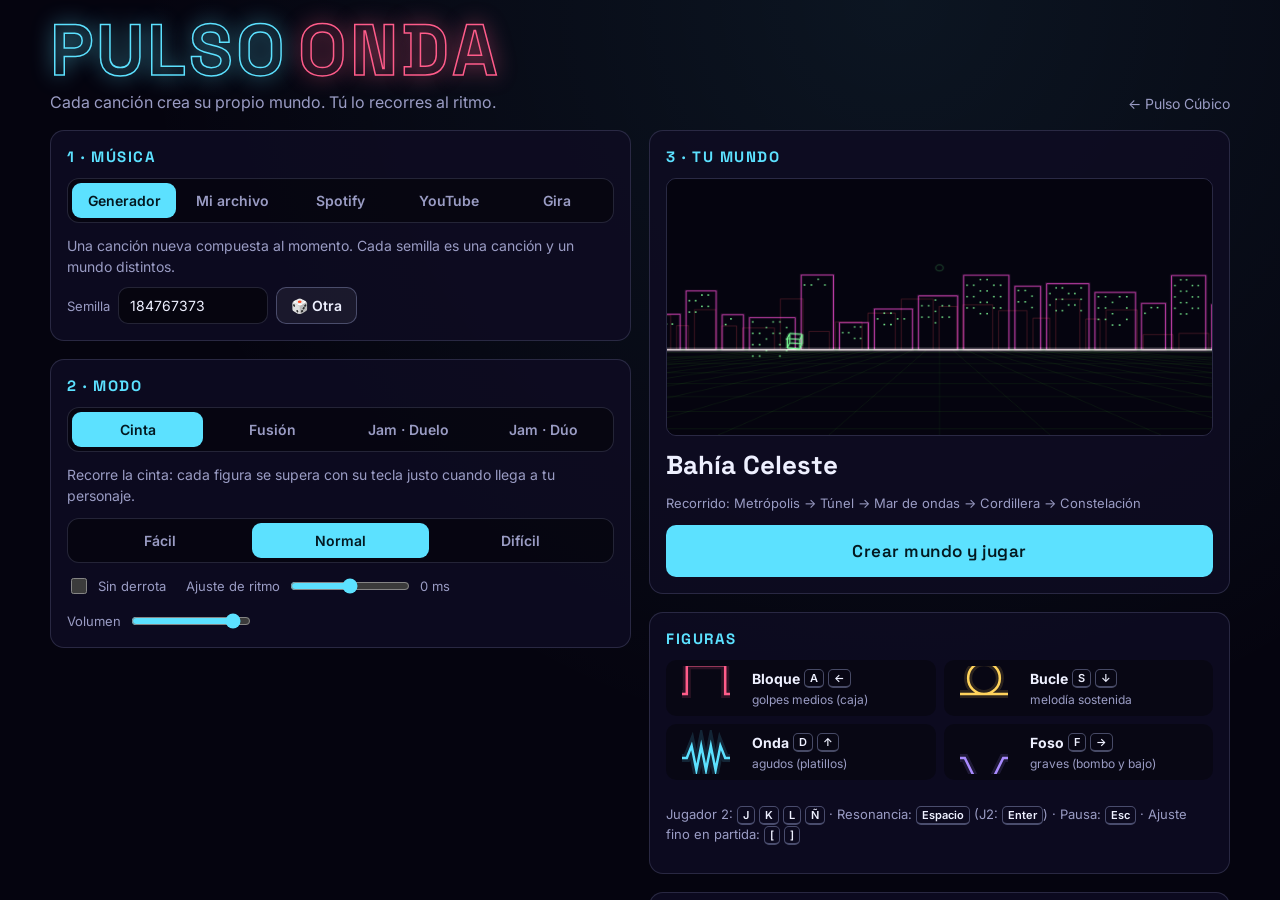
==== aplicaciones/onda/index.html @ c3990964 "Añade Pulso Onda: juego de ritmo vectorial donde cada canción crea su mundo - Mapas generados por la" ====
<!doctype html>
<html lang="es">
<head>
  <meta charset="utf-8">
  <meta name="viewport" content="width=device-width, initial-scale=1, viewport-fit=cover">
  <meta name="theme-color" content="#05040f">
  <title>Pulso Onda</title>
  <link rel="preconnect" href="https://fonts.googleapis.com">
  <link rel="preconnect" href="https://fonts.gstatic.com" crossorigin>
  <link rel="stylesheet" href="https://fonts.googleapis.com/css2?family=Inter:wght@400;600&family=Space+Grotesk:wght@500;700&display=swap">
  <link rel="stylesheet" href="style.css">
</head>
<body>
  <div id="stage">
    <canvas id="game" aria-label="Pulso Onda"></canvas>

    <!-- ===== Estudio ===== -->
    <section id="studio" class="overlay">
      <div class="studio">
        <header class="studio-head">
          <div>
            <h1 class="logo">PULSO<span>ONDA</span></h1>
            <p class="tagline">Cada canción crea su propio mundo. Tú lo recorres al ritmo.</p>
          </div>
          <a class="back" id="back-link" href="../../index.html">← Pulso Cúbico</a>
        </header>

        <div class="grid">
          <div class="col">
            <div class="block">
              <h2>1 · Música</h2>
              <div class="seg five" role="group" aria-label="Origen de la música">
                <button data-src="synth">Generador</button>
                <button data-src="file">Mi archivo</button>
                <button data-src="spotify">Spotify</button>
                <button data-src="youtube">YouTube</button>
                <button data-src="gira">Gira</button>
              </div>

              <div id="opt-synth" class="opt">
                <p class="hint">Una canción nueva compuesta al momento. Cada semilla es una canción y un mundo distintos.</p>
                <div class="row">
                  <label for="seed-input" class="lbl">Semilla</label>
                  <input id="seed-input" type="number" class="input" min="1">
                  <button id="btn-dice" class="btn">🎲 Otra</button>
                </div>
              </div>

              <div id="opt-file" class="opt hidden">
                <p class="hint">Analizo tu canción aquí mismo: tempo, golpes de graves, medios y agudos. El mapa sigue la música de verdad.</p>
                <div class="row">
                  <label class="btn" for="audio-file">Elegir audio…</label>
                  <input id="audio-file" type="file" class="file-input" accept="audio/*,.mp3,.ogg,.wav,.m4a,.aac,.flac,.opus">
                  <span id="file-name" class="muted"></span>
                </div>
              </div>

              <div id="opt-link" class="opt hidden">
                <div class="row">
                  <input id="link-url" type="url" class="input grow" autocomplete="off" placeholder="https://open.spotify.com/track/…">
                </div>
                <div class="row">
                  <label for="bpm-input" class="lbl">Tempo (BPM)</label>
                  <input id="bpm-input" type="number" class="input small" min="50" max="220" placeholder="auto">
                  <button id="btn-tap" class="btn">Toca el ritmo (T)</button>
                </div>
                <div id="tap-status" class="muted small-text">Pon la canción en el reproductor y toca al compás 8 veces.</div>
              </div>

              <div id="opt-gira" class="opt hidden">
                <p class="hint">Pega varios enlaces de Spotify o YouTube (uno por línea). Cada canción es un mundo nuevo.</p>
                <textarea id="gira-list" class="input area" rows="4" placeholder="https://open.spotify.com/track/…&#10;https://youtu.be/…"></textarea>
              </div>
              <div id="embed-note" class="note hidden"></div>
            </div>

            <div class="block">
              <h2>2 · Modo</h2>
              <div class="seg four" role="group" aria-label="Modo de juego">
                <button data-mode="cinta">Cinta</button>
                <button data-mode="fusion">Fusión</button>
                <button data-mode="duelo">Jam · Duelo</button>
                <button data-mode="duo">Jam · Dúo</button>
              </div>
              <p id="mode-help" class="hint"></p>
              <div class="seg three" role="group" aria-label="Dificultad">
                <button data-diff="facil">Fácil</button>
                <button data-diff="normal">Normal</button>
                <button data-diff="dificil">Difícil</button>
              </div>
              <div class="row options">
                <label class="check"><input id="relax" type="checkbox"> Sin derrota</label>
                <label class="range" for="latency">Ajuste de ritmo <input id="latency" type="range" min="-150" max="150" step="5"> <span id="latency-val"></span></label>
                <label class="range" for="volume">Volumen <input id="volume" type="range" min="0" max="1" step="0.05"></label>
              </div>
            </div>
          </div>

          <div class="col">
            <div class="block world">
              <h2>3 · Tu mundo</h2>
              <canvas id="preview" width="640" height="300"></canvas>
              <div class="world-name" id="world-name"></div>
              <div class="muted small-text" id="world-route"></div>
              <button id="btn-start" class="btn primary big">Crear mundo y jugar</button>
              <div id="studio-status" class="status" role="status"></div>
            </div>

            <div class="block">
              <h2>Figuras</h2>
              <div id="legend" class="legend"></div>
              <p class="muted small-text">Jugador 2: <kbd>J</kbd> <kbd>K</kbd> <kbd>L</kbd> <kbd>Ñ</kbd> · Resonancia: <kbd>Espacio</kbd> (J2: <kbd>Enter</kbd>) · Pausa: <kbd>Esc</kbd> · Ajuste fino en partida: <kbd>[</kbd> <kbd>]</kbd></p>
            </div>

            <div class="block">
              <h2>Código de Jam</h2>
              <p class="hint">Comparte el código con un amigo: con la misma canción obtendrá exactamente el mismo mundo y mapa, y podréis comparar puntos.</p>
              <div class="row">
                <input id="code-out" class="input grow mono" readonly aria-label="Tu código">
                <button id="btn-code-copy" class="btn">Copiar</button>
              </div>
              <div class="row">
                <input id="code-in" class="input grow mono" placeholder="Pega aquí un código ONDA-…" aria-label="Código de un amigo">
                <button id="btn-code-load" class="btn">Cargar</button>
              </div>
            </div>
          </div>
        </div>
      </div>
    </section>

    <!-- ===== Pausa ===== -->
    <section id="pause" class="overlay dim hidden">
      <div class="dialog">
        <h2>Pausa</h2>
        <button id="btn-resume" class="btn primary">Continuar</button>
        <button id="btn-quit" class="btn">Volver al estudio</button>
      </div>
    </section>

    <!-- ===== Resultados ===== -->
    <section id="results" class="overlay dim hidden">
      <div class="dialog wide">
        <h2 id="res-title"></h2>
        <div id="res-world" class="muted"></div>
        <canvas id="res-sky" width="640" height="200" aria-label="Constelación creada con tus aciertos"></canvas>
        <p class="muted small-text">Tu constelación: cada acierto perfecto dejó una estrella.</p>
        <div id="res-players" class="res-players"></div>
        <div class="row">
          <input id="res-code" class="input grow mono" readonly aria-label="Código de Jam">
          <button id="btn-copy-res" class="btn">Copiar código</button>
        </div>
        <div class="row buttons">
          <button id="btn-next-song" class="btn primary hidden">Siguiente canción</button>
          <button id="btn-retry" class="btn primary">Otra vez</button>
          <button id="btn-studio" class="btn">Estudio</button>
        </div>
      </div>
    </section>

    <button id="btn-pause" class="round" aria-label="Pausa">❚❚</button>
    <div id="touch-pad" class="hidden"></div>

    <div id="embed-box" class="hidden">
      <div class="embed-title">Reproductor</div>
      <div class="embed-slot"></div>
    </div>
  </div>

  <script src="js/util.js"></script>
  <script src="js/synth.js"></script>
  <script src="js/analysis.js"></script>
  <script src="js/chart.js"></script>
  <script src="js/sources.js"></script>
  <script src="js/render.js"></script>
  <script src="js/game.js"></script>
</body>
</html>
---- aplicaciones/onda/style.css ----
/* Pulso Onda — oscuro a propósito: líneas de luz sobre negro. */
:root {
  --bg: #05040f;
  --panel: rgba(14, 12, 34, 0.86);
  --line: rgba(190, 200, 255, 0.16);
  --text: #eef0ff;
  --muted: #9a9cc4;
  --accent: #5ce1ff;
  --accent2: #ff5c8a;
  --gold: #ffd35c;
  --ok: #7dffb2;
  --err: #ff6b85;
  --display: "Space Grotesk", system-ui, sans-serif;
  --body: "Inter", system-ui, -apple-system, "Segoe UI", sans-serif;
  color-scheme: dark;
}

* { box-sizing: border-box; }
html, body { margin: 0; height: 100%; background: var(--bg); color: var(--text); font-family: var(--body); overflow: hidden; }
body { -webkit-tap-highlight-color: transparent; }
.hidden { display: none !important; }

#stage { position: fixed; inset: 0; display: flex; align-items: center; justify-content: center; }
#game {
  width: min(100vw, calc(100vh * 16 / 9));
  height: min(100vh, calc(100vw * 9 / 16));
  display: block;
  touch-action: none;
}

.overlay {
  position: absolute; inset: 0; overflow-y: auto;
  padding-block: max(16px, env(safe-area-inset-top, 0px)) max(16px, env(safe-area-inset-bottom, 0px));
  padding-left: max(16px, env(safe-area-inset-left, 0px));
  padding-right: max(16px, env(safe-area-inset-right, 0px));
  display: flex; align-items: flex-start; justify-content: center;
}
#studio { background: radial-gradient(ellipse at 70% 0%, rgba(92, 225, 255, 0.08), transparent 60%), var(--bg); }
.overlay.dim { background: rgba(5, 4, 15, 0.72); backdrop-filter: blur(3px); align-items: center; }

.studio { width: 100%; max-width: 1180px; display: flex; flex-direction: column; gap: 18px; margin: auto; }
.studio-head { display: flex; justify-content: space-between; align-items: flex-end; gap: 16px; flex-wrap: wrap; }
.logo {
  margin: 0; font-family: var(--display); font-weight: 700; font-size: clamp(40px, 7vw, 72px);
  letter-spacing: 0.04em; line-height: 0.95; color: transparent;
  -webkit-text-stroke: 1.5px var(--accent);
  text-shadow: 0 0 22px rgba(92, 225, 255, 0.45);
}
.logo span { -webkit-text-stroke-color: var(--accent2); text-shadow: 0 0 22px rgba(255, 92, 138, 0.45); margin-left: 0.15em; }
.tagline { margin: 8px 0 0; color: var(--muted); }
.back { color: var(--muted); text-decoration: none; font-size: 14px; }
.back:hover { color: var(--text); }

.grid { display: grid; grid-template-columns: repeat(auto-fit, minmax(min(100%, 420px), 1fr)); gap: 18px; }
.col { display: flex; flex-direction: column; gap: 18px; min-width: 0; }
.block {
  background: var(--panel); border: 1px solid var(--line); border-radius: 14px;
  padding: 16px; display: flex; flex-direction: column; gap: 12px; min-width: 0;
}
.block h2 { margin: 0; font-family: var(--display); font-size: 15px; font-weight: 700; letter-spacing: 0.1em; text-transform: uppercase; color: var(--accent); }
.hint { margin: 0; color: var(--muted); font-size: 14px; line-height: 1.5; }
.muted { color: var(--muted); }
.small-text { font-size: 13px; line-height: 1.5; }
.opt { display: flex; flex-direction: column; gap: 10px; }
.row { display: flex; gap: 8px; align-items: center; flex-wrap: wrap; }
.row.options { gap: 14px 20px; }
.grow { flex: 1; min-width: 0; }
.lbl { font-size: 13px; color: var(--muted); }

.seg { display: grid; gap: 4px; padding: 4px; border-radius: 12px; background: rgba(0, 0, 0, 0.45); border: 1px solid var(--line); }
.seg.five { grid-template-columns: repeat(5, 1fr); }
.seg.four { grid-template-columns: repeat(4, 1fr); }
.seg.three { grid-template-columns: repeat(3, 1fr); }
@media (max-width: 560px) { .seg.five { grid-template-columns: repeat(3, 1fr); } .seg.four { grid-template-columns: repeat(2, 1fr); } }
.seg button {
  appearance: none; border: 0; background: transparent; color: var(--muted); font: 600 14px var(--body);
  padding: 9px 6px; border-radius: 9px; cursor: pointer;
}
.seg button:hover { color: var(--text); }
.seg button[aria-pressed="true"] { background: var(--accent); color: #031820; }

.btn {
  appearance: none; border: 1px solid rgba(190, 200, 255, 0.3); background: rgba(255, 255, 255, 0.06);
  color: var(--text); font: 600 14px var(--body); padding: 9px 14px; border-radius: 10px; cursor: pointer;
  display: inline-flex; align-items: center; justify-content: center; gap: 6px;
}
.btn:hover { background: rgba(255, 255, 255, 0.12); }
.btn:disabled { opacity: 0.5; cursor: progress; }
.btn.primary { background: var(--accent); color: #031820; border-color: transparent; }
.btn.primary:hover { filter: brightness(1.1); }
.btn.big { padding: 14px; font-size: 17px; font-family: var(--display); letter-spacing: 0.03em; }
:is(.btn, .seg button, .input, .round, .pad-btn):focus-visible { outline: 3px solid var(--gold); outline-offset: 2px; }

.input {
  font: 14px var(--body); color: var(--text); background: rgba(0, 0, 0, 0.5);
  border: 1px solid var(--line); border-radius: 10px; padding: 9px 11px; min-width: 0;
}
.input.small { width: 90px; }
.input.area { width: 100%; resize: vertical; }
.input.mono { font-family: ui-monospace, "SF Mono", Menlo, monospace; font-size: 12px; }
#seed-input { width: 150px; }
.file-input { position: absolute; width: 1px; height: 1px; opacity: 0; }
.check, .range { display: flex; align-items: center; gap: 8px; font-size: 13px; color: var(--muted); }
.range input { width: 120px; accent-color: var(--accent); }
.check input { accent-color: var(--accent); width: 16px; height: 16px; }
.note { font-size: 13px; line-height: 1.5; color: var(--gold); background: rgba(255, 211, 92, 0.08); border: 1px solid rgba(255, 211, 92, 0.25); border-radius: 10px; padding: 10px 12px; }

.world canvas#preview { width: 100%; height: auto; border-radius: 10px; border: 1px solid var(--line); display: block; }
.world-name { font-family: var(--display); font-size: 26px; font-weight: 700; text-wrap: balance; }
.status { font-size: 14px; color: var(--muted); min-height: 1.2em; }
.status:empty { display: none; }
.status.error { color: var(--err); }
.status.ok { color: var(--ok); }

.legend { display: grid; grid-template-columns: repeat(auto-fit, minmax(200px, 1fr)); gap: 8px; }
.legend-item { display: flex; gap: 10px; align-items: center; background: rgba(0, 0, 0, 0.35); border-radius: 10px; padding: 6px 10px 6px 4px; }
.legend-item div { display: flex; flex-wrap: wrap; gap: 4px; align-items: center; font-size: 14px; }
.legend-item span { flex-basis: 100%; font-size: 12px; color: var(--muted); }
kbd { font: 600 11px var(--body); border: 1px solid rgba(190, 200, 255, 0.35); border-bottom-width: 2px; border-radius: 5px; padding: 1px 5px; color: var(--text); }

.dialog {
  background: var(--panel); border: 1px solid var(--line); border-radius: 18px; padding: 22px;
  width: min(360px, 100%); display: flex; flex-direction: column; gap: 12px; margin: auto;
}
.dialog.wide { width: min(760px, 100%); }
.dialog h2 { margin: 0; font-family: var(--display); font-size: 30px; text-wrap: balance; }
#res-sky { width: 100%; height: auto; border-radius: 12px; border: 1px solid var(--line); }
.res-players { display: grid; grid-template-columns: repeat(auto-fit, minmax(240px, 1fr)); gap: 12px; }
.res-player { background: rgba(0, 0, 0, 0.35); border-radius: 12px; padding: 14px; display: flex; flex-direction: column; gap: 6px; }
.res-who { font-size: 12px; letter-spacing: 0.1em; text-transform: uppercase; color: var(--muted); }
.res-grade { font-family: var(--display); font-size: 56px; font-weight: 700; line-height: 1; }
.grade-S { color: var(--gold); } .grade-A { color: var(--ok); } .grade-B { color: var(--accent); } .grade-C, .grade-D { color: var(--muted); } .grade-X { color: var(--err); }
.res-score { font-family: var(--display); font-size: 26px; font-variant-numeric: tabular-nums; }
.badge { font: 600 11px var(--body); background: var(--gold); color: #2a1d00; border-radius: 6px; padding: 2px 6px; vertical-align: middle; }
.res-stats { display: grid; grid-template-columns: repeat(3, 1fr); gap: 6px; margin: 4px 0 0; }
.res-stats div { background: rgba(255, 255, 255, 0.04); border-radius: 8px; padding: 6px 8px; }
.res-stats dt { font-size: 11px; color: var(--muted); }
.res-stats dd { margin: 0; font-weight: 600; font-variant-numeric: tabular-nums; }
.buttons { justify-content: flex-end; }

.round {
  position: absolute; top: max(12px, env(safe-area-inset-top, 0px)); right: max(12px, env(safe-area-inset-right, 0px));
  width: 46px; height: 46px; border-radius: 50%; border: 1px solid rgba(255, 255, 255, 0.3);
  background: rgba(0, 0, 0, 0.45); color: #fff; cursor: pointer; display: none;
}
body.in-game .round { display: block; }

#touch-pad {
  position: absolute; left: 0; right: 0; bottom: max(10px, env(safe-area-inset-bottom, 0px));
  display: flex; justify-content: center; gap: 24px; padding: 0 max(12px, env(safe-area-inset-left, 0px)); pointer-events: none;
}
@media (hover: hover) and (pointer: fine) { #touch-pad { display: none !important; } }
.pad-group { display: flex; gap: 6px; pointer-events: auto; }
.pad-btn {
  width: 62px; height: 54px; border-radius: 12px; border: 1px solid var(--c, #fff);
  background: rgba(5, 4, 15, 0.55); display: grid; place-items: center; padding: 0; cursor: pointer; touch-action: none;
}
.pad-btn canvas { width: 48px; height: 32px; }
.pad-btn.fever { --c: var(--gold); color: var(--gold); font-size: 20px; width: 46px; }
.pad-btn:active { background: rgba(255, 255, 255, 0.15); }

#embed-box {
  position: fixed; right: max(12px, env(safe-area-inset-right, 0px)); bottom: max(12px, env(safe-area-inset-bottom, 0px));
  width: 320px; max-width: calc(100vw - 24px); background: var(--panel); border: 1px solid var(--line);
  border-radius: 14px; padding: 8px; z-index: 5;
}
.embed-title { font-size: 11px; letter-spacing: 0.1em; text-transform: uppercase; color: var(--muted); margin: 0 4px 6px; }
#embed-box iframe { width: 100%; height: 152px; border: 0; border-radius: 10px; display: block; }
/* durante la partida el reproductor sigue sonando pero no estorba (salvo si hay que pulsar ▶) */
body.in-game:not(.waiting) #embed-box { opacity: 0; pointer-events: none; }

@media (prefers-reduced-motion: reduce) { * { scroll-behavior: auto; } }
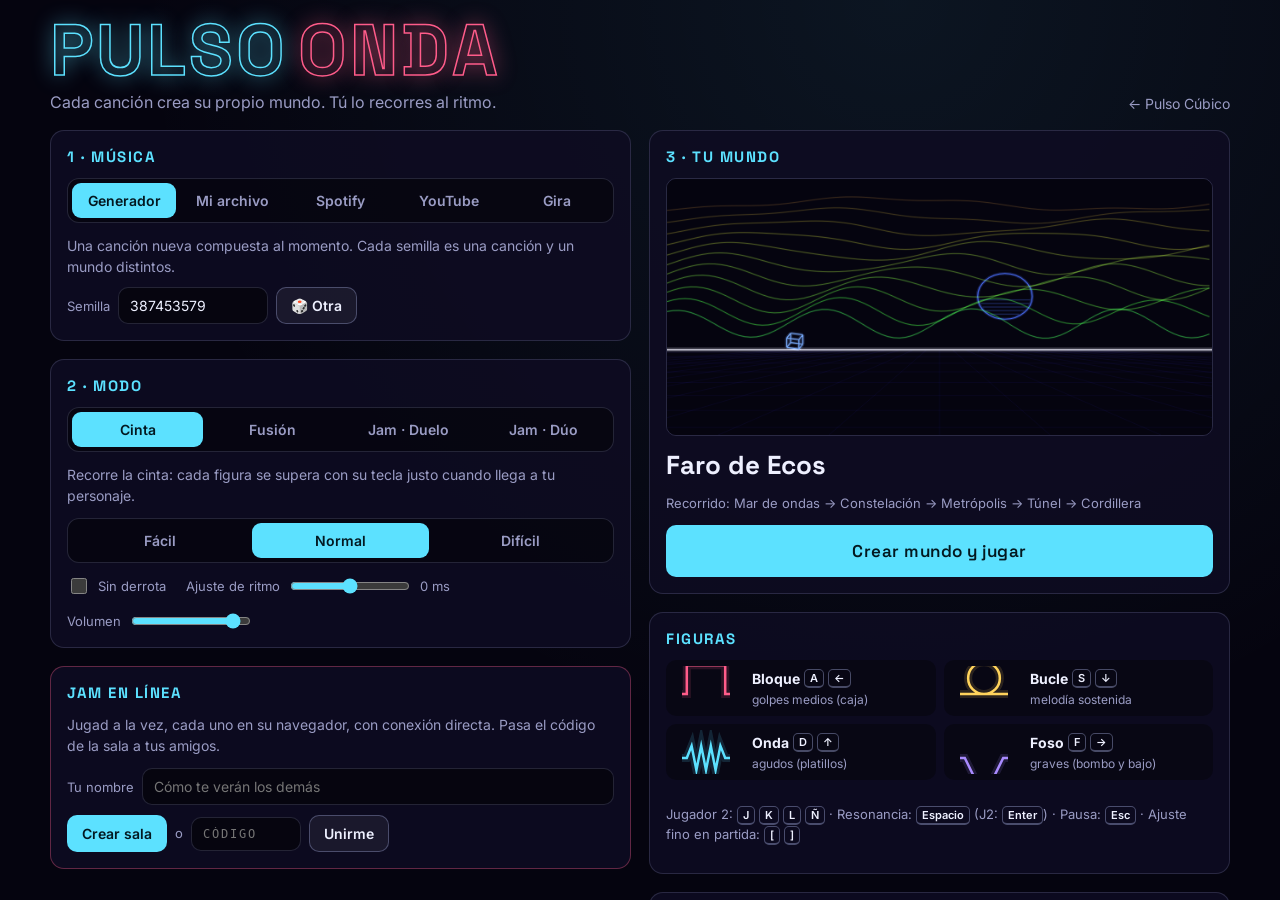
==== commit abae9761: "Pulso Onda: Jam en línea en tiempo real - Salas con código de 5 letras: dentro de Claude usan la sal" ====
--- a/aplicaciones/onda/index.html
+++ b/aplicaciones/onda/index.html
@@ -94,6 +94,34 @@
                 <label class="range" for="volume">Volumen <input id="volume" type="range" min="0" max="1" step="0.05"></label>
               </div>
             </div>
+
+            <div class="block jam" id="jam-block">
+              <h2>Jam en línea</h2>
+              <p class="hint" id="jam-hint">Jugad a la vez, cada uno en su dispositivo.</p>
+              <div id="jam-out" class="opt">
+                <div class="row">
+                  <label for="jam-nick" class="lbl">Tu nombre</label>
+                  <input id="jam-nick" class="input grow" maxlength="24" placeholder="Cómo te verán los demás" autocomplete="nickname">
+                </div>
+                <div class="row">
+                  <button id="btn-jam-create" class="btn primary">Crear sala</button>
+                  <span class="muted small-text">o</span>
+                  <input id="jam-code-in" class="input mono code-in" placeholder="CÓDIGO" maxlength="8" aria-label="Código de la sala" autocomplete="off">
+                  <button id="btn-jam-join" class="btn">Unirme</button>
+                </div>
+              </div>
+              <div id="jam-in" class="opt hidden">
+                <div class="row jam-code">Sala <b id="jam-code"></b> <button id="btn-jam-copy" class="btn">Copiar código</button></div>
+                <ul id="jam-list" class="jam-list"></ul>
+                <div id="jam-wait" class="muted small-text"></div>
+                <div class="row">
+                  <button id="btn-jam-start" class="btn primary">Empezar ronda para todos</button>
+                  <button id="btn-jam-leave" class="btn">Salir de la sala</button>
+                </div>
+                <p class="muted small-text">En partida, tu Resonancia (<kbd>Espacio</kbd>) manda una interferencia a los demás: su cinta tiembla 3 segundos.</p>
+              </div>
+              <div id="jam-status" class="status" role="status"></div>
+            </div>
           </div>
 
           <div class="col">
@@ -146,6 +174,7 @@
         <canvas id="res-sky" width="640" height="200" aria-label="Constelación creada con tus aciertos"></canvas>
         <p class="muted small-text">Tu constelación: cada acierto perfecto dejó una estrella.</p>
         <div id="res-players" class="res-players"></div>
+        <div id="res-room" class="res-room hidden"></div>
         <div class="row">
           <input id="res-code" class="input grow mono" readonly aria-label="Código de Jam">
           <button id="btn-copy-res" class="btn">Copiar código</button>
@@ -173,6 +202,7 @@
   <script src="js/chart.js"></script>
   <script src="js/sources.js"></script>
   <script src="js/render.js"></script>
+  <script src="js/jam.js"></script>
   <script src="js/game.js"></script>
 </body>
 </html>
--- a/aplicaciones/onda/style.css
+++ b/aplicaciones/onda/style.css
@@ -170,3 +170,18 @@
 body.in-game:not(.waiting) #embed-box { opacity: 0; pointer-events: none; }
 
 @media (prefers-reduced-motion: reduce) { * { scroll-behavior: auto; } }
+
+/* ---------- jam en línea ---------- */
+.block.jam { border-color: rgba(255, 92, 138, 0.35); }
+.code-in { width: 110px; text-transform: uppercase; letter-spacing: 0.15em; }
+.jam-code { font-size: 15px; }
+.jam-code b { font-family: var(--display); font-size: 26px; letter-spacing: 0.18em; color: var(--accent2); }
+.jam-list, .res-room ol { list-style: none; margin: 0; padding: 0; display: flex; flex-direction: column; gap: 6px; }
+.jam-list li, .res-room li {
+  display: flex; align-items: center; gap: 10px; background: rgba(0, 0, 0, 0.35); border-radius: 10px; padding: 8px 10px; min-width: 0;
+}
+.jam-list i, .res-room i { width: 10px; height: 10px; border-radius: 3px; flex: none; }
+.jam-list span, .res-room span { flex: 1; min-width: 0; overflow: hidden; text-overflow: ellipsis; white-space: nowrap; }
+.jam-list small { color: var(--muted); }
+.res-room h3 { margin: 0 0 8px; font-family: var(--display); font-size: 16px; letter-spacing: 0.08em; color: var(--accent2); }
+.res-room b { font-variant-numeric: tabular-nums; }
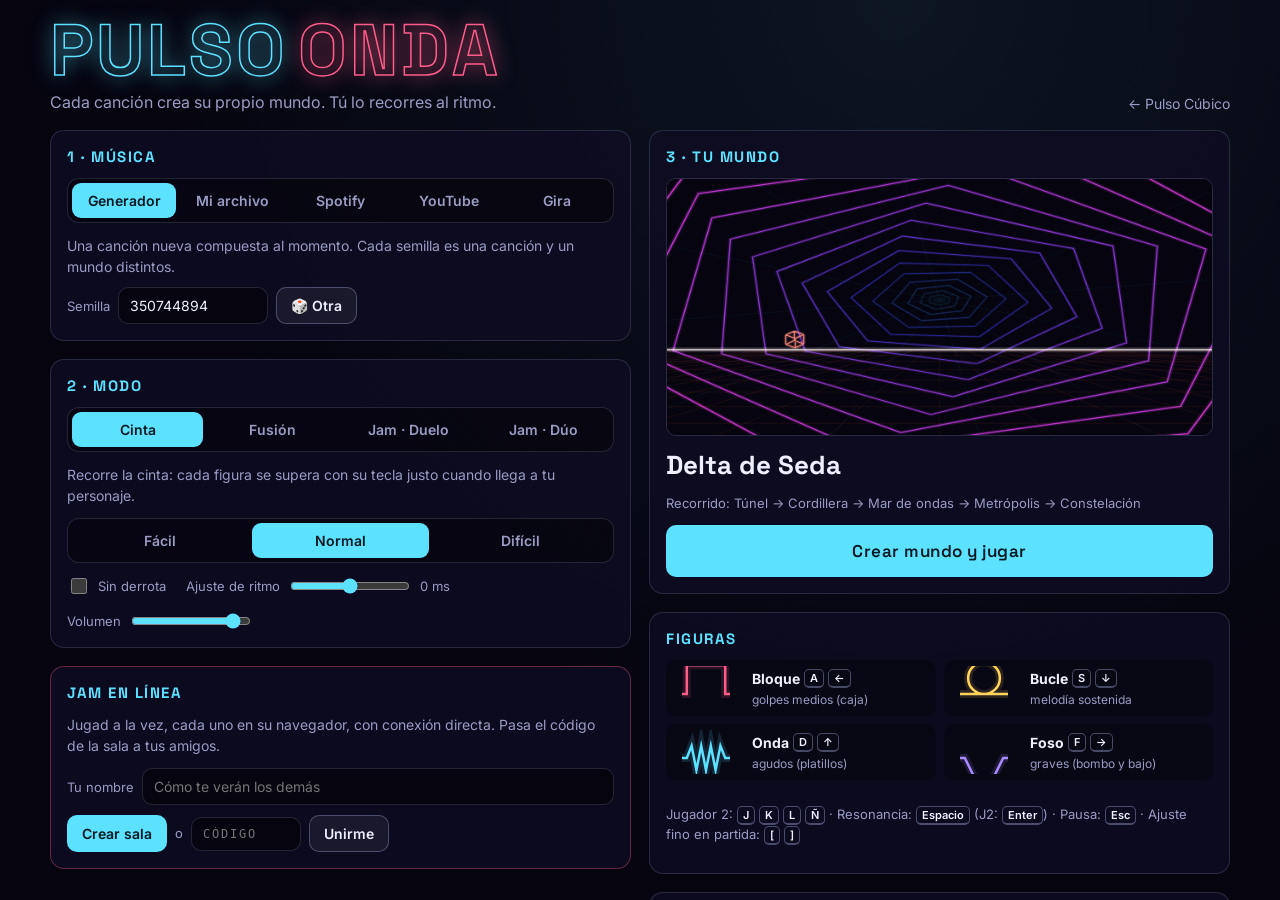
==== commit 93f6da98: "Instalable en el móvil: manifiesto, iconos, service worker y controles táctiles - App web instalable" ====
--- a/aplicaciones/onda/index.html
+++ b/aplicaciones/onda/index.html
@@ -9,6 +9,13 @@
   <link rel="preconnect" href="https://fonts.gstatic.com" crossorigin>
   <link rel="stylesheet" href="https://fonts.googleapis.com/css2?family=Inter:wght@400;600&family=Space+Grotesk:wght@500;700&display=swap">
   <link rel="stylesheet" href="style.css">
+  <link rel="manifest" href="../../manifest.webmanifest">
+  <link rel="icon" href="../../icons/icon-192.png">
+  <link rel="apple-touch-icon" href="../../icons/apple-touch-icon.png">
+  <meta name="apple-mobile-web-app-capable" content="yes">
+  <meta name="mobile-web-app-capable" content="yes">
+  <meta name="apple-mobile-web-app-status-bar-style" content="black-translucent">
+  <meta name="apple-mobile-web-app-title" content="Pulso">
 </head>
 <body>
   <div id="stage">
@@ -22,7 +29,10 @@
             <h1 class="logo">PULSO<span>ONDA</span></h1>
             <p class="tagline">Cada canción crea su propio mundo. Tú lo recorres al ritmo.</p>
           </div>
-          <a class="back" id="back-link" href="../../index.html">← Pulso Cúbico</a>
+          <div class="head-links">
+            <button id="btn-install" class="btn hidden">Instalar app</button>
+            <a class="back" id="back-link" href="../../index.html">← Pulso Cúbico</a>
+          </div>
         </header>
 
         <div class="grid">
@@ -188,6 +198,8 @@
     </section>
 
     <button id="btn-pause" class="round" aria-label="Pausa">❚❚</button>
+    <button id="btn-full" class="round full" aria-label="Pantalla completa">⛶</button>
+    <div id="rotate-hint" aria-hidden="true">Gira el móvil para jugar en grande ↻</div>
     <div id="touch-pad" class="hidden"></div>
 
     <div id="embed-box" class="hidden">
--- a/aplicaciones/onda/style.css
+++ b/aplicaciones/onda/style.css
@@ -149,7 +149,7 @@
   position: absolute; left: 0; right: 0; bottom: max(10px, env(safe-area-inset-bottom, 0px));
   display: flex; justify-content: center; gap: 24px; padding: 0 max(12px, env(safe-area-inset-left, 0px)); pointer-events: none;
 }
-@media (hover: hover) and (pointer: fine) { #touch-pad { display: none !important; } }
+body:not(.touch) #touch-pad { display: none !important; }
 .pad-group { display: flex; gap: 6px; pointer-events: auto; }
 .pad-btn {
   width: 62px; height: 54px; border-radius: 12px; border: 1px solid var(--c, #fff);
@@ -185,3 +185,24 @@
 .jam-list small { color: var(--muted); }
 .res-room h3 { margin: 0 0 8px; font-family: var(--display); font-size: 16px; letter-spacing: 0.08em; color: var(--accent2); }
 .res-room b { font-variant-numeric: tabular-nums; }
+
+/* ---------- móvil ---------- */
+body { touch-action: manipulation; }
+.head-links { display: flex; align-items: center; gap: 14px; }
+.round.full { right: calc(max(12px, env(safe-area-inset-right, 0px)) + 56px); font-size: 20px; }
+#rotate-hint {
+  display: none; position: absolute; left: 50%; top: max(70px, env(safe-area-inset-top, 0px)); transform: translateX(-50%);
+  background: rgba(14, 12, 34, 0.9); border: 1px solid var(--accent); color: var(--text);
+  padding: 8px 14px; border-radius: 999px; font-size: 14px; pointer-events: none; white-space: nowrap;
+}
+@media (orientation: portrait) and (pointer: coarse) {
+  body.in-game #rotate-hint { display: block; }
+}
+@media (pointer: coarse) {
+  .pad-btn { width: 64px; height: 58px; }
+}
+@media (max-height: 430px) and (orientation: landscape) {
+  .pad-btn { width: 56px; height: 48px; }
+  .pad-group { gap: 4px; }
+  #touch-pad { gap: 12px; }
+}
